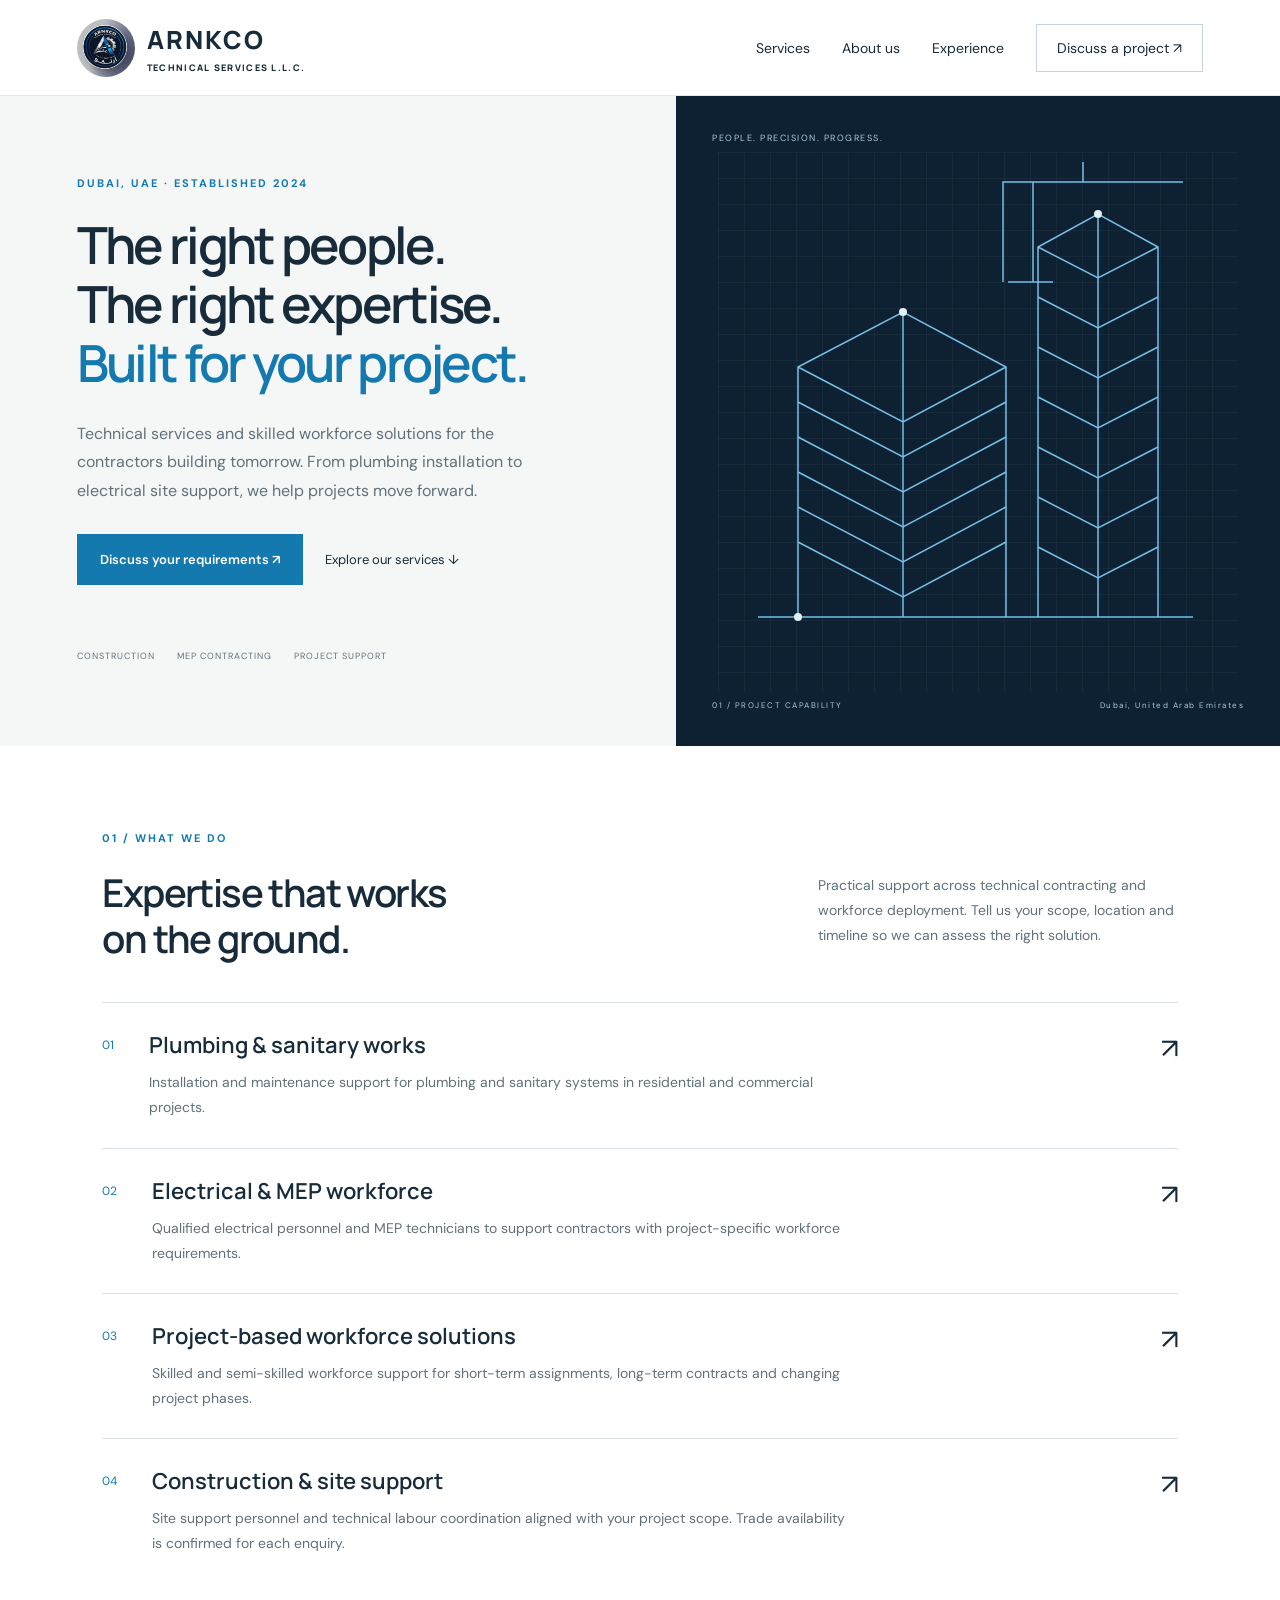
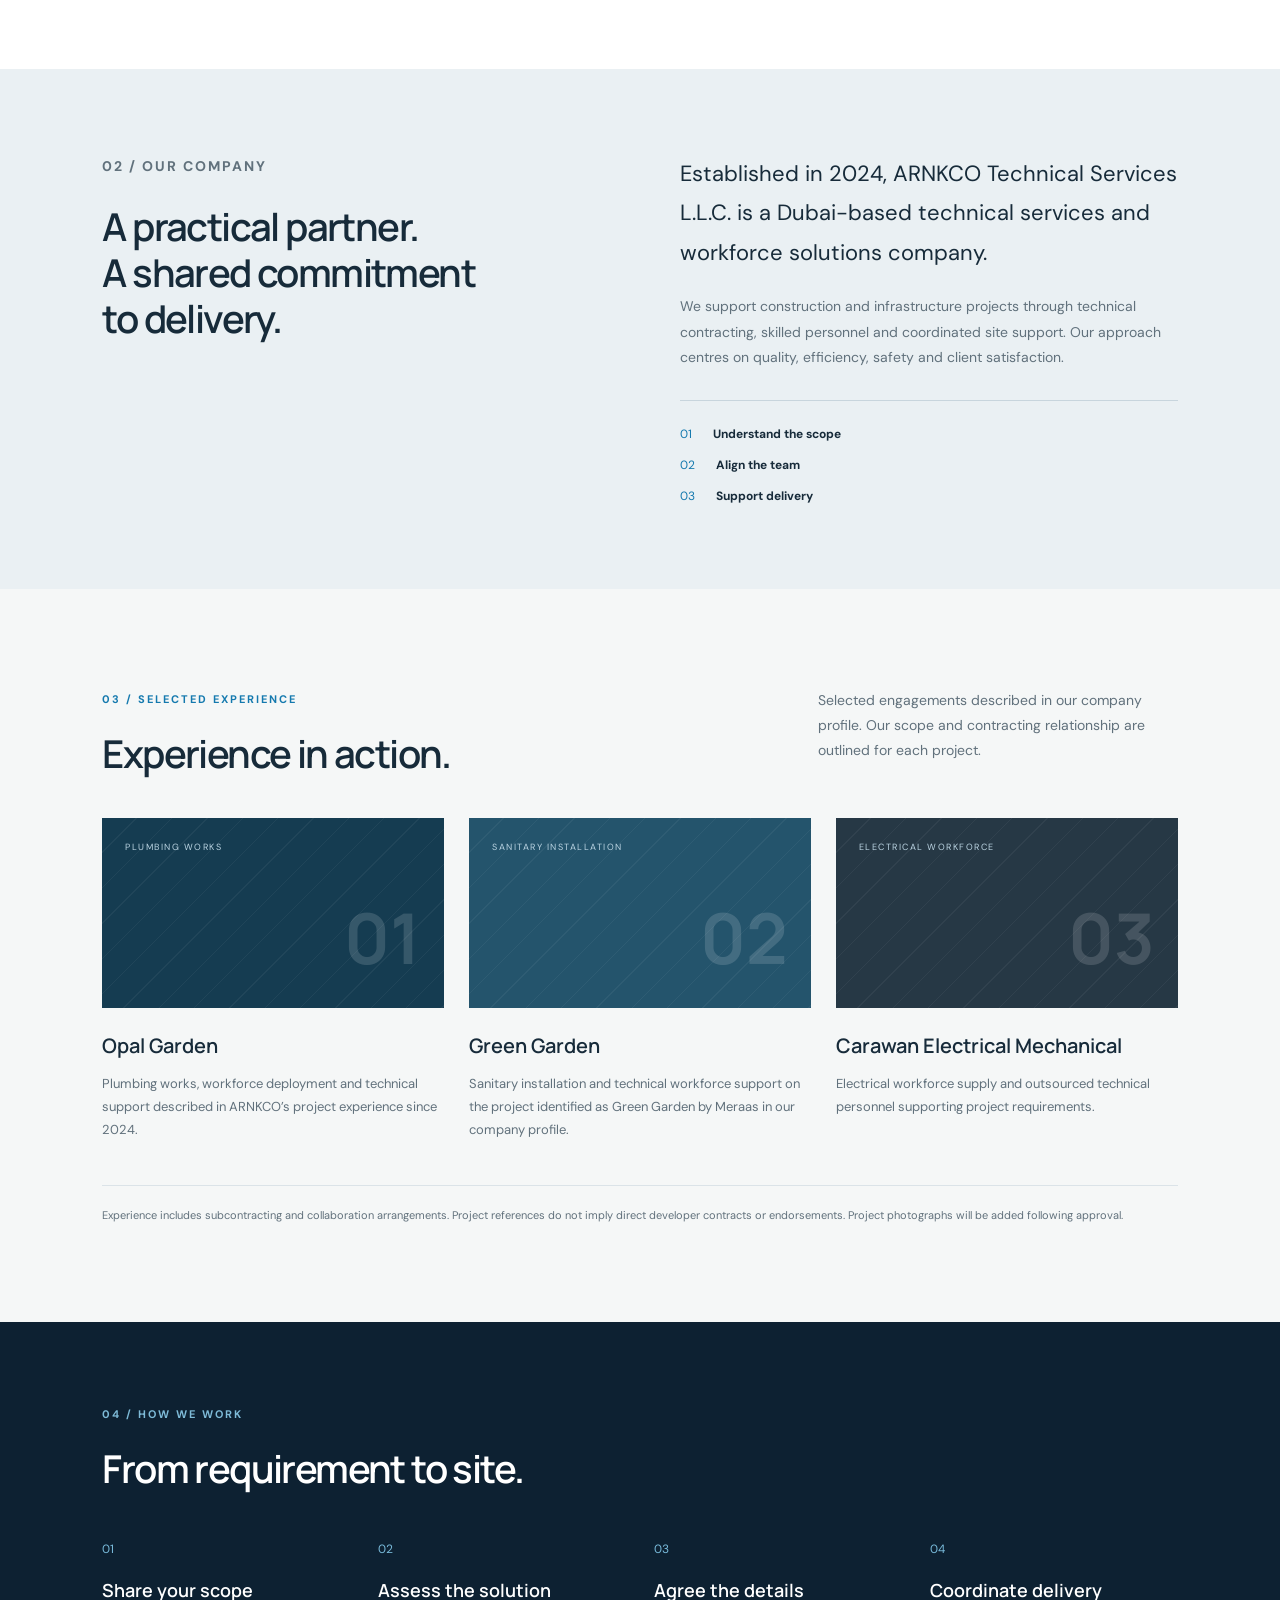
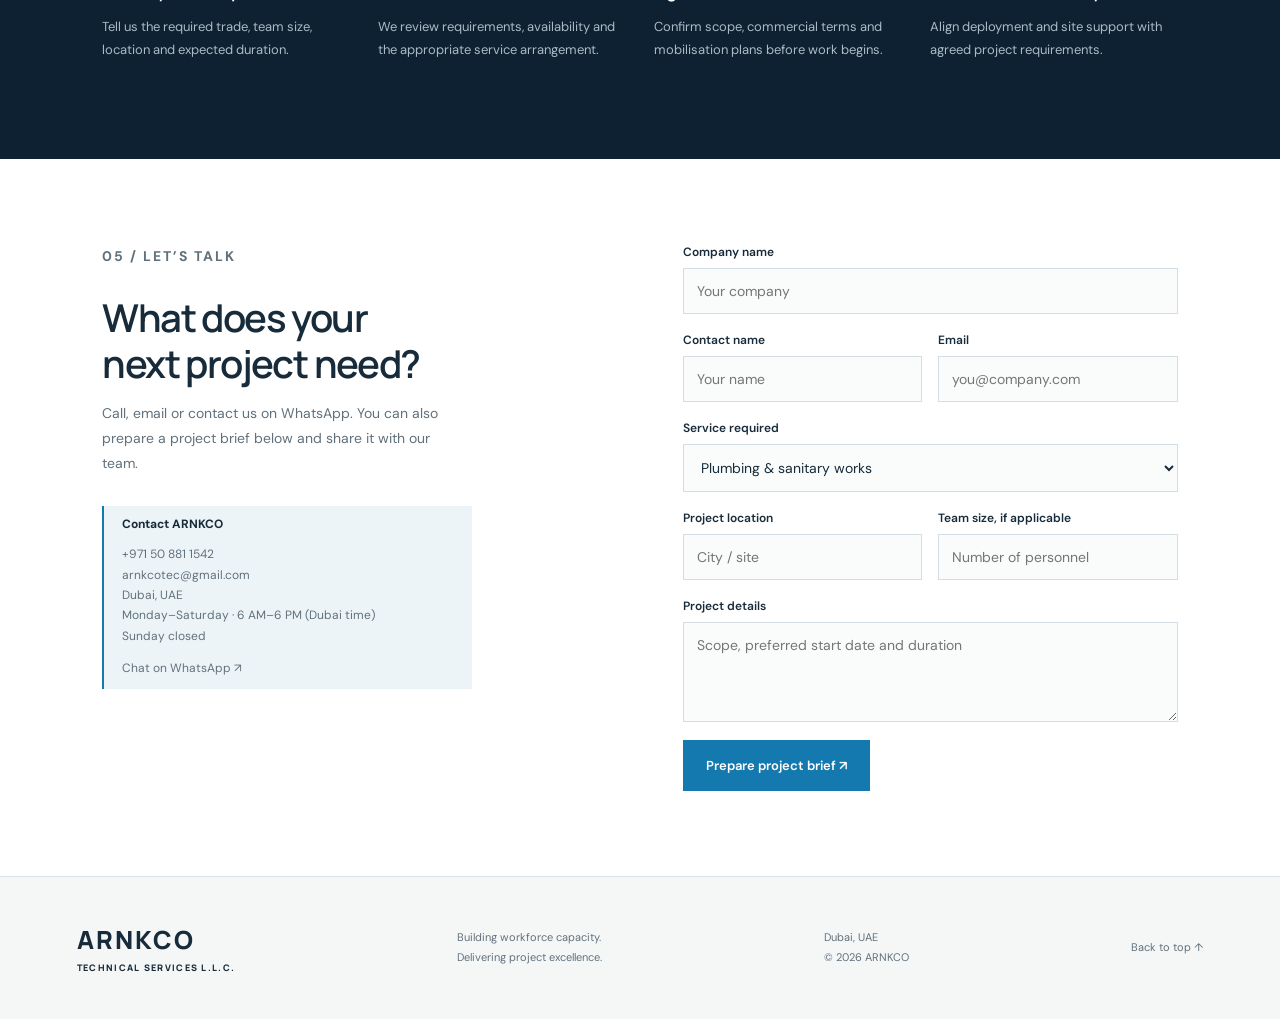
==== index.html @ 26b627f5 "Website" ====
<!doctype html>
<html lang="en">
  <head>
    <meta charset="utf-8">
    <meta name="viewport" content="width=device-width, initial-scale=1">
    <title>ARNKCO | Technical Services & Workforce Solutions, Dubai</title>
    <meta name="description" content="ARNKCO Technical Services L.L.C. supports Dubai construction and MEP projects with plumbing, sanitary installation and skilled workforce solutions.">
    <link rel="stylesheet" href="style.css">
  </head>
  <body>
    <header>
      <a class="brand" href="#home">
        <img src="assets/arnkco-logo.jpeg" alt="ARNKCO logo">
        <span>ARNKCO<small>TECHNICAL SERVICES L.L.C.</small></span>
      </a>
      <button id="menu" aria-label="Open navigation" aria-expanded="false">☰</button>
      <nav id="nav">
        <a href="#services">Services</a>
        <a href="#about">About us</a>
        <a href="#projects">Experience</a>
        <a class="navcta" href="#quote">Discuss a project ↗</a>
      </nav>
    </header>
    <main>
      <section class="hero" id="home">
        <div class="hero-copy">
          <p class="eyebrow">DUBAI, UAE · ESTABLISHED 2024</p>
          <h1>The right people.<br>The right expertise.<br><em>Built for your project.</em></h1>
          <p class="intro">Technical services and skilled workforce solutions for the contractors building tomorrow. From plumbing installation to electrical site support, we help projects move forward.</p>
          <div class="actions">
            <a class="button" href="#quote">Discuss your requirements ↗</a>
            <a class="textlink" href="#services">Explore our services ↓</a>
          </div>
          <div class="herofoot">
            <span>CONSTRUCTION</span>
            <span>MEP CONTRACTING</span>
            <span>PROJECT SUPPORT</span>
          </div>
        </div>
        <div class="hero-art">
          <div class="art-label">PEOPLE. PRECISION. PROGRESS.</div>
          <div class="blueprint">
            <svg viewBox="0 0 520 540" role="img" aria-label="Architectural line illustration of a high-rise construction project">
              <defs>
                <pattern id="grid" width="26" height="26" patternUnits="userSpaceOnUse">
                  <path d="M26 0H0V26" fill="none" stroke="#ffffff" stroke-opacity=".08"/>
                </pattern>
              </defs>
              <rect width="520" height="540" fill="url(#grid)"/>
              <g fill="none" stroke="#76bfe7" stroke-width="1.5">
                <path d="M80 465V215L185 160L288 215V465M185 160V465M80 215L185 270L288 215M320 465V95L380 62L440 95V465M380 62V465M320 95L380 126L440 95M40 465H475M285 130V30H465M365 30V10M315 30V130M290 130H335"/>
                <path d="M80 250L185 305L288 250M80 285L185 340L288 285M80 320L185 375L288 320M80 355L185 410L288 355M80 390L185 445L288 390M320 145L380 176L440 145M320 195L380 226L440 195M320 245L380 276L440 245M320 295L380 326L440 295M320 345L380 376L440 345M320 395L380 426L440 395"/>
              </g>
              <g fill="#e2eff5">
                <circle cx="185" cy="160" r="4"/>
                <circle cx="380" cy="62" r="4"/>
                <circle cx="80" cy="465" r="4"/>
              </g>
            </svg>
          </div>
          <div class="art-bottom">
            <span>01 / PROJECT CAPABILITY</span>
            <span>Dubai, United Arab Emirates</span>
          </div>
        </div>
      </section>

      <section class="services section" id="services">
        <div class="section-heading">
          <div>
            <p class="eyebrow">01 / WHAT WE DO</p>
            <h2>Expertise that works<br>on the ground.</h2>
          </div>
          <p>Practical support across technical contracting and workforce deployment. Tell us your scope, location and timeline so we can assess the right solution.</p>
        </div>
        <div class="service-list">
          <article>
            <span class="num">01</span>
            <div>
              <h3>Plumbing & sanitary works</h3>
              <p>Installation and maintenance support for plumbing and sanitary systems in residential and commercial projects.</p>
            </div>
            <a href="#quote" aria-label="Discuss plumbing requirements">↗</a>
          </article>
          <article>
            <span class="num">02</span>
            <div>
              <h3>Electrical & MEP workforce</h3>
              <p>Qualified electrical personnel and MEP technicians to support contractors with project-specific workforce requirements.</p>
            </div>
            <a href="#quote" aria-label="Discuss electrical workforce requirements">↗</a>
          </article>
          <article>
            <span class="num">03</span>
            <div>
              <h3>Project-based workforce solutions</h3>
              <p>Skilled and semi-skilled workforce support for short-term assignments, long-term contracts and changing project phases.</p>
            </div>
            <a href="#quote" aria-label="Discuss workforce requirements">↗</a>
          </article>
          <article>
            <span class="num">04</span>
            <div>
              <h3>Construction & site support</h3>
              <p>Site support personnel and technical labour coordination aligned with your project scope. Trade availability is confirmed for each enquiry.</p>
            </div>
            <a href="#quote" aria-label="Discuss site support requirements">↗</a>
          </article>
        </div>
      </section>

      <section class="about section" id="about">
        <div>
          <p class="eyebrow">02 / OUR COMPANY</p>
          <h2>A practical partner.<br>A shared commitment<br>to delivery.</h2>
        </div>
        <div>
          <p class="large">Established in 2024, ARNKCO Technical Services L.L.C. is a Dubai-based technical services and workforce solutions company.</p>
          <p>We support construction and infrastructure projects through technical contracting, skilled personnel and coordinated site support. Our approach centres on quality, efficiency, safety and client satisfaction.</p>
          <div class="principles">
            <span>01 <strong>Understand the scope</strong></span>
            <span>02 <strong>Align the team</strong></span>
            <span>03 <strong>Support delivery</strong></span>
          </div>
        </div>
      </section>

      <section class="projects section" id="projects">
        <div class="section-heading">
          <div>
            <p class="eyebrow">03 / SELECTED EXPERIENCE</p>
            <h2>Experience in action.</h2>
          </div>
          <p>Selected engagements described in our company profile. Our scope and contracting relationship are outlined for each project.</p>
        </div>
        <div class="project-grid">
          <article>
            <div class="project-visual">
              <span>PLUMBING WORKS</span>
              <b>01</b>
            </div>
            <h3>Opal Garden</h3>
            <p>Plumbing works, workforce deployment and technical support described in ARNKCO’s project experience since 2024.</p>
          </article>
          <article>
            <div class="project-visual second">
              <span>SANITARY INSTALLATION</span>
              <b>02</b>
            </div>
            <h3>Green Garden</h3>
            <p>Sanitary installation and technical workforce support on the project identified as Green Garden by Meraas in our company profile.</p>
          </article>
          <article>
            <div class="project-visual third">
              <span>ELECTRICAL WORKFORCE</span>
              <b>03</b>
            </div>
            <h3>Carawan Electrical Mechanical</h3>
            <p>Electrical workforce supply and outsourced technical personnel supporting project requirements.</p>
          </article>
        </div>
        <p class="project-note">Experience includes subcontracting and collaboration arrangements. Project references do not imply direct developer contracts or endorsements. Project photographs will be added following approval.</p>
      </section>

      <section class="process section">
        <p class="eyebrow">04 / HOW WE WORK</p>
        <h2>From requirement to site.</h2>
        <div class="steps">
          <article>
            <span>01</span>
            <h3>Share your scope</h3>
            <p>Tell us the required trade, team size, location and expected duration.</p>
          </article>
          <article>
            <span>02</span>
            <h3>Assess the solution</h3>
            <p>We review requirements, availability and the appropriate service arrangement.</p>
          </article>
          <article>
            <span>03</span>
            <h3>Agree the details</h3>
            <p>Confirm scope, commercial terms and mobilisation plans before work begins.</p>
          </article>
          <article>
            <span>04</span>
            <h3>Coordinate delivery</h3>
            <p>Align deployment and site support with agreed project requirements.</p>
          </article>
        </div>
      </section>

      <section class="quote section" id="quote">
        <div>
          <p class="eyebrow">05 / LET’S TALK</p>
          <h2>What does your<br>next project need?</h2>
          <p>Call, email or contact us on WhatsApp. You can also prepare a project brief below and share it with our team.</p>
          <div class="draft-note">
            <strong>Contact ARNKCO</strong>
            <p>
              <a href="tel:+971508811542">+971 50 881 1542</a><br>
              <a href="mailto:arnkcotec@gmail.com">arnkcotec@gmail.com</a><br>
              Dubai, UAE<br>
              Monday–Saturday · 6 AM–6 PM (Dubai time)<br>
              Sunday closed
            </p>
            <p>
              <a href="https://wa.me/971508811542" target="_blank" rel="noopener">Chat on WhatsApp ↗</a>
            </p>
          </div>
        </div>
        <form id="brief">
          <label>Company name
            <input name="company" required placeholder="Your company">
          </label>
          <div class="formrow">
            <label>Contact name
              <input name="contact" required placeholder="Your name">
            </label>
            <label>Email
              <input name="email" type="email" required placeholder="you@company.com">
            </label>
          </div>
          <label>Service required
            <select name="service">
              <option>Plumbing & sanitary works</option>
              <option>Electrical & MEP workforce</option>
              <option>Project-based workforce</option>
              <option>Construction & site support</option>
            </select>
          </label>
          <div class="formrow">
            <label>Project location
              <input name="location" required placeholder="City / site">
            </label>
            <label>Team size, if applicable
              <input name="team" type="number" min="1" placeholder="Number of personnel">
            </label>
          </div>
          <label>Project details
            <textarea name="details" rows="4" required placeholder="Scope, preferred start date and duration"></textarea>
          </label>
          <button class="button" type="submit">Prepare project brief ↗</button>
          <div id="result" hidden>
            <label>Your project brief
              <textarea id="output" rows="8" readonly></textarea>
            </label>
            <button type="button" id="copy">Copy brief</button>
            <a class="button" id="send-whatsapp" target="_blank" rel="noopener">Share on WhatsApp ↗</a>
            <p>Your brief is prepared locally. Sharing opens WhatsApp; review and send it there.</p>
            <p id="status" aria-live="polite"></p>
          </div>
        </form>
      </section>
    </main>
    <footer>
      <div class="brand">
        <span>ARNKCO<small>TECHNICAL SERVICES L.L.C.</small></span>
      </div>
      <p>Building workforce capacity.<br>Delivering project excellence.</p>
      <span>Dubai, UAE<br>© <span id="year"></span> ARNKCO</span>
      <a href="#home">Back to top ↑</a>
    </footer>
    <script src="script.js"></script>
  </body>
</html>
---- style.css ----
@import url('https://fonts.googleapis.com/css2?family=DM+Sans:wght@400;500;600;700&family=Manrope:wght@400;500;600;700;800&display=swap');

:root {
  --navy: #0d2132;
  --blue: #1479ae;
  --ink: #172b3a;
  --muted: #61717c;
  --paper: #f5f7f7;
}

* {
  box-sizing: border-box;
}

html {
  scroll-behavior: smooth;
  scroll-padding-top: 90px;
}

body {
  margin: 0;
  color: var(--ink);
  font-family: 'DM Sans', Arial, sans-serif;
  background: var(--paper);
}

a {
  color: inherit;
  text-decoration: none;
}

header {
  height: 96px;
  padding: 0 6%;
  display: flex;
  align-items: center;
  justify-content: space-between;
  background: white;
  border-bottom: 1px solid #e3e9ed;
}

.brand {
  display: flex;
  align-items: center;
  gap: 12px;
  font-family: Manrope, Arial;
  font-size: 25px;
  font-weight: 800;
  letter-spacing: 2px;
}

.brand img {
  width: 58px;
  height: 58px;
  border-radius: 50%;
  object-fit: cover;
}

.brand small {
  display: block;
  font-size: 9px;
  letter-spacing: 1.3px;
  margin-top: 4px;
}

nav {
  display: flex;
  align-items: center;
  gap: 32px;
  font-size: 14px;
}

.navcta {
  padding: 14px 20px;
  border: 1px solid #c7d2db;
}

#menu {
  display: none;
}

.hero {
  display: grid;
  grid-template-columns: 1.12fr 1fr;
  min-height: 650px;
}

.hero-copy {
  padding: 80px 6vw 35px;
}

.eyebrow {
  font-size: 11px;
  letter-spacing: 2px;
  font-weight: 700;
  margin: 0 0 25px;
  color: var(--blue);
}

h1,
h2,
h3 {
  font-family: Manrope, Arial;
  margin: 0;
  font-weight: 600;
}

h1 {
  font-size: clamp(36px, 4vw, 62px);
  letter-spacing: -2.7px;
  line-height: 1.15;
}

h1 em {
  font-style: normal;
  color: var(--blue);
}

.intro {
  font-size: 16px;
  line-height: 1.8;
  color: var(--muted);
  max-width: 490px;
  margin: 28px 0;
}

.actions {
  display: flex;
  align-items: center;
  gap: 22px;
  flex-wrap: wrap;
}

.button {
  display: inline-block;
  background: var(--blue);
  color: white;
  padding: 17px 23px;
  border: 0;
  font: 600 13px 'DM Sans', Arial;
  cursor: pointer;
}

.textlink {
  font-size: 13px;
}

.herofoot {
  display: flex;
  gap: 22px;
  font-size: 9px;
  letter-spacing: 1px;
  margin-top: 65px;
  color: var(--muted);
}

.hero-art {
  background: var(--navy);
  color: #acccd9;
  padding: 36px;
  display: flex;
  flex-direction: column;
  justify-content: space-between;
  position: relative;
  overflow: hidden;
}

.art-label,
.art-bottom {
  font-size: 9px;
  letter-spacing: 1.5px;
}

.blueprint {
  width: 100%;
  max-width: 520px;
  margin: auto;
}

.blueprint svg {
  display: block;
  width: 100%;
}

.art-bottom {
  display: flex;
  justify-content: space-between;
  gap: 15px;
  font-size: 8px;
}

.section {
  padding: 85px 8%;
}

.section-heading {
  display: flex;
  justify-content: space-between;
  gap: 60px;
  align-items: end;
  margin-bottom: 40px;
}

h2 {
  font-size: clamp(30px, 3vw, 44px);
  line-height: 1.2;
  letter-spacing: -1.6px;
}

.section-heading > p {
  max-width: 360px;
  font-size: 14px;
  line-height: 1.8;
  color: var(--muted);
}

.services {
  background: white;
}

.service-list article {
  display: flex;
  gap: 35px;
  padding: 27px 0;
  border-top: 1px solid #dbe3e8;
  align-items: start;
}

.num {
  color: var(--blue);
  font-size: 12px;
  padding-top: 7px;
}

.service-list h3 {
  font-size: 22px;
}

.service-list p {
  font-size: 14px;
  color: var(--muted);
  line-height: 1.8;
  margin: 10px 0 0;
  max-width: 700px;
}

.service-list article > a {
  margin-left: auto;
  font-size: 28px;
}

.about {
  display: grid;
  grid-template-columns: 1fr 1fr;
  gap: 80px;
  background: #eaf0f3;
}

.about p {
  line-height: 1.8;
  color: var(--muted);
  font-size: 14px;
}

.about .large {
  font-size: 22px;
  color: var(--ink);
  margin-top: 0;
}

.principles {
  display: grid;
  gap: 15px;
  border-top: 1px solid #c8d5dd;
  padding-top: 25px;
  margin-top: 30px;
  font-size: 12px;
  color: var(--blue);
}

.principles strong {
  margin-left: 18px;
  color: var(--ink);
}

.project-grid {
  display: grid;
  grid-template-columns: repeat(3, 1fr);
  gap: 25px;
}

.project-visual {
  height: 190px;
  padding: 23px;
  display: flex;
  align-items: start;
  justify-content: space-between;
  background: repeating-linear-gradient(135deg, transparent, transparent 24px, #ffffff0c 24px, #ffffff0c 25px), #153c51;
  color: #bcd5e3;
}

.project-visual span {
  font-size: 9px;
  letter-spacing: 1.5px;
}

.project-visual b {
  font-family: Manrope;
  font-size: 70px;
  align-self: end;
  color: #ffffff25;
}

.second {
  background-color: #24546c;
}

.third {
  background-color: #263845;
}

.project-grid h3 {
  font-size: 20px;
  margin-top: 24px;
}

.project-grid p,
.project-note {
  font-size: 13px;
  line-height: 1.8;
  color: var(--muted);
}

.project-note {
  font-size: 11px;
  margin-top: 30px;
  border-top: 1px solid #dbe3e8;
  padding-top: 20px;
}

.process {
  background: var(--navy);
  color: white;
}

.process .eyebrow {
  color: #7ebbd8;
}

.steps {
  display: grid;
  grid-template-columns: repeat(4, 1fr);
  gap: 28px;
  margin-top: 45px;
}

.steps span {
  font-size: 12px;
  color: #79bbdb;
}

.steps h3 {
  font-size: 18px;
  margin: 20px 0 12px;
}

.steps p {
  color: #a9bbc7;
  font-size: 13px;
  line-height: 1.8;
}

.quote {
  display: grid;
  grid-template-columns: 1fr 1fr;
  gap: 85px;
  background: white;
}

.quote > div > p {
  font-size: 14px;
  line-height: 1.8;
  max-width: 350px;
  color: var(--muted);
}

.draft-note {
  border-left: 2px solid var(--blue);
  padding: 10px 18px;
  background: #edf4f7;
  max-width: 370px;
  margin-top: 30px;
  font-size: 12px;
}

.draft-note p {
  line-height: 1.7;
  color: var(--muted);
  margin-bottom: 0;
}

form label {
  display: block;
  font-size: 12px;
  font-weight: 600;
  margin-bottom: 18px;
}

input,
select,
textarea {
  display: block;
  width: 100%;
  margin-top: 8px;
  padding: 13px;
  border: 1px solid #d3dde3;
  border-radius: 0;
  font: 14px 'DM Sans', Arial;
  background: #fafcfc;
  color: var(--ink);
}

textarea {
  resize: vertical;
}

.formrow {
  display: grid;
  grid-template-columns: 1fr 1fr;
  gap: 16px;
}

#result {
  margin-top: 25px;
}

#copy {
  padding: 10px 18px;
  border: 1px solid var(--blue);
  color: var(--blue);
  background: white;
  cursor: pointer;
}

#status {
  font-size: 12px;
}

footer {
  padding: 40px 6%;
  display: flex;
  justify-content: space-between;
  align-items: center;
  gap: 25px;
  border-top: 1px solid #dbe3e8;
}

footer p,
footer > span,
footer > a {
  font-size: 11px;
  line-height: 1.8;
  color: var(--muted);
}

a:hover {
  color: #208ab9;
}

.button:hover {
  background: #105e89;
  color: white;
}

a:focus-visible,
button:focus-visible,
input:focus-visible,
select:focus-visible,
textarea:focus-visible {
  outline: 3px solid #56afd9;
  outline-offset: 3px;
}

@media (max-width: 900px) {
  header {
    height: 80px;
  }
  .hero {
    grid-template-columns: 1fr;
  }
  .hero-copy {
    padding: 55px 7% 40px;
  }
  .hero-art {
    height: 410px;
  }
  .blueprint {
    max-width: 330px;
  }
  .herofoot {
    margin-top: 35px;
  }
  .section {
    padding: 60px 7%;
  }
  .about,
  .quote {
    gap: 40px;
  }
  .steps {
    grid-template-columns: 1fr 1fr;
  }
  .section-heading {
    gap: 30px;
  }
  nav {
    gap: 18px;
  }
  .navcta {
    display: none;
  }
}

@media (max-width: 600px) {
  h1 {
    font-size: 39px;
    letter-spacing: -1.8px;
  }
  header {
    position: relative;
  }
  .brand {
    font-size: 21px;
  }
  .brand img {
    width: 46px;
    height: 46px;
  }
  #menu {
    display: block;
    border: 0;
    background: none;
    font-size: 25px;
    color: var(--ink);
  }
  nav {
    display: none;
    position: absolute;
    top: 80px;
    left: 0;
    right: 0;
    background: white;
    padding: 24px;
    z-index: 5;
    border-bottom: 1px solid #ccc;
  }
  nav.open {
    display: flex;
    flex-direction: column;
    align-items: start;
  }
  .navcta {
    display: block;
  }
  .hero-art {
    height: 350px;
  }
  .herofoot {
    gap: 12px;
    font-size: 8px;
  }
  .section-heading {
    display: block;
  }
  .section-heading > p {
    margin-top: 24px;
  }
  .about,
  .quote,
  .project-grid {
    grid-template-columns: 1fr;
  }
  .project-grid {
    gap: 35px;
  }
  .service-list article {
    gap: 18px;
  }
  .service-list h3 {
    font-size: 19px;
  }
  .steps {
    gap: 24px;
  }
  footer {
    flex-wrap: wrap;
  }
  footer .brand {
    width: 100%;
  }
  .formrow {
    grid-template-columns: 1fr;
    gap: 0;
  }
}

@media (prefers-reduced-motion: reduce) {
  html {
    scroll-behavior: auto;
  }
}
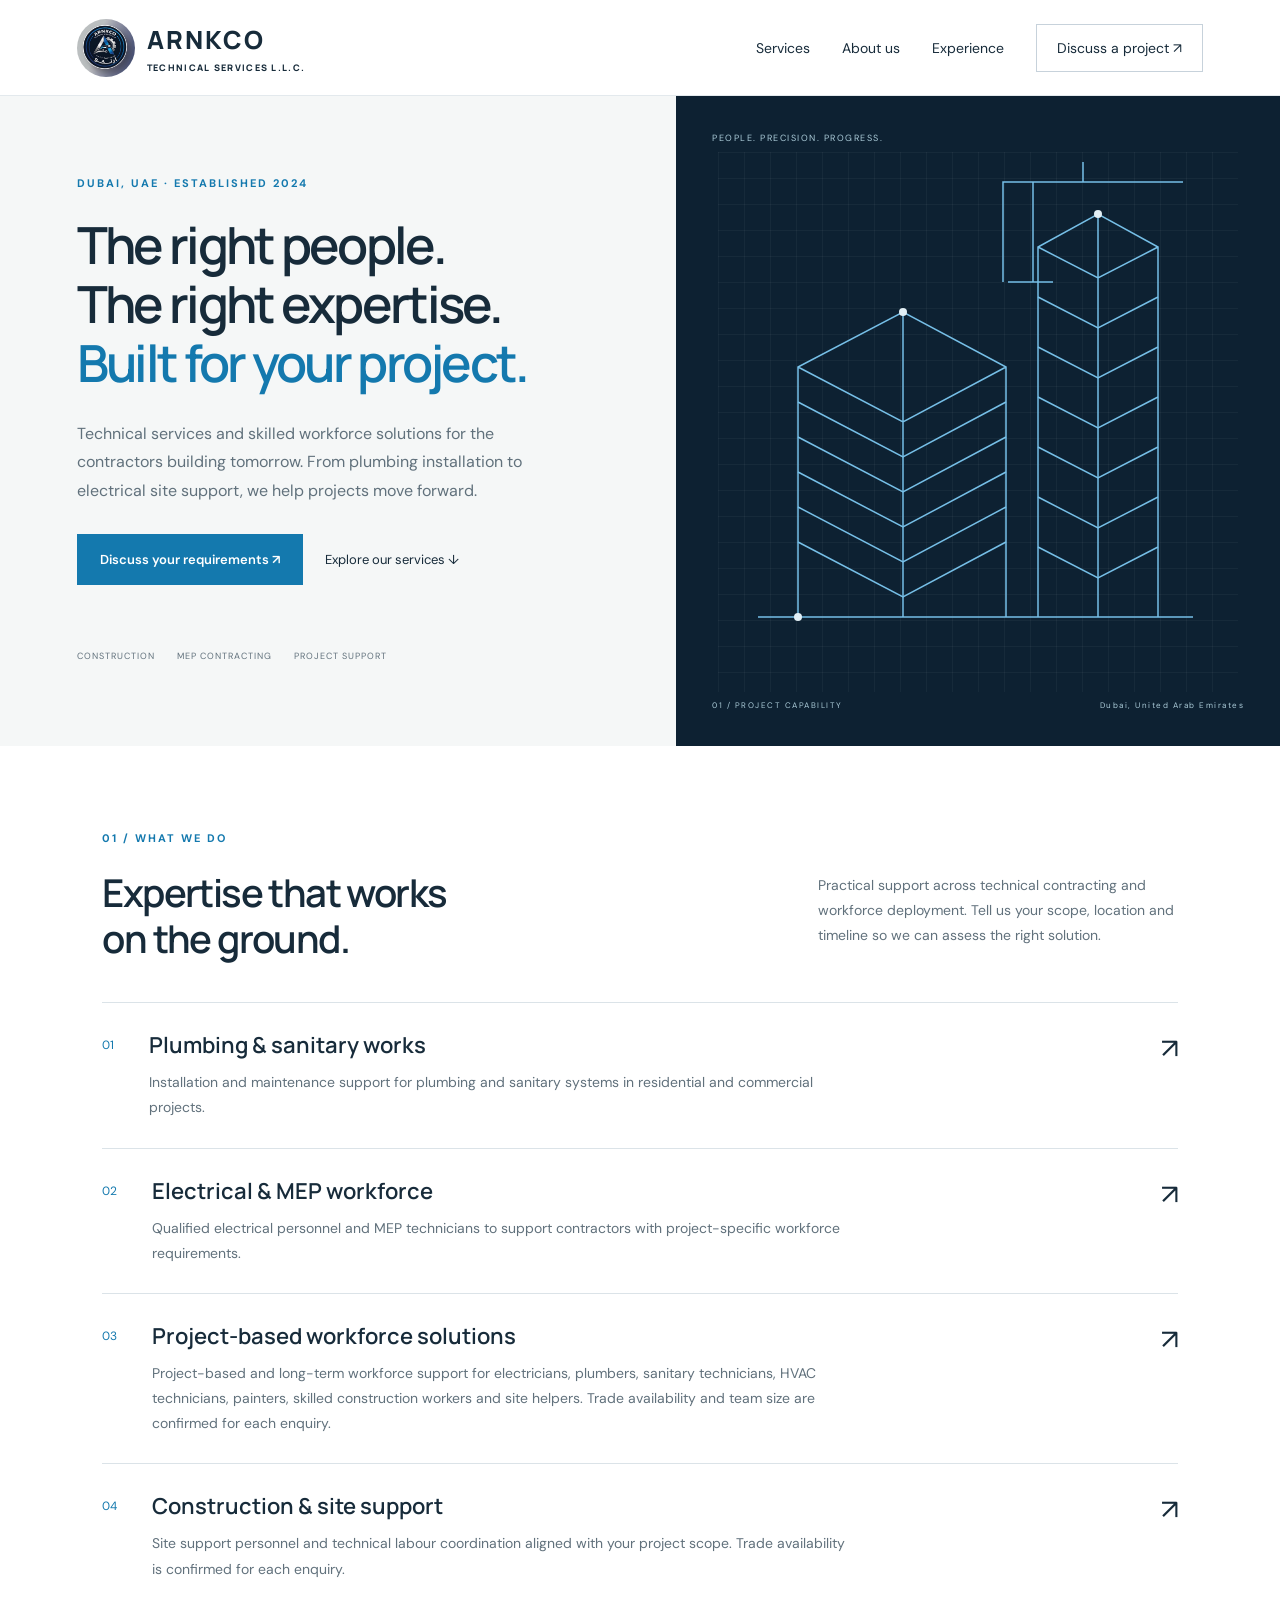
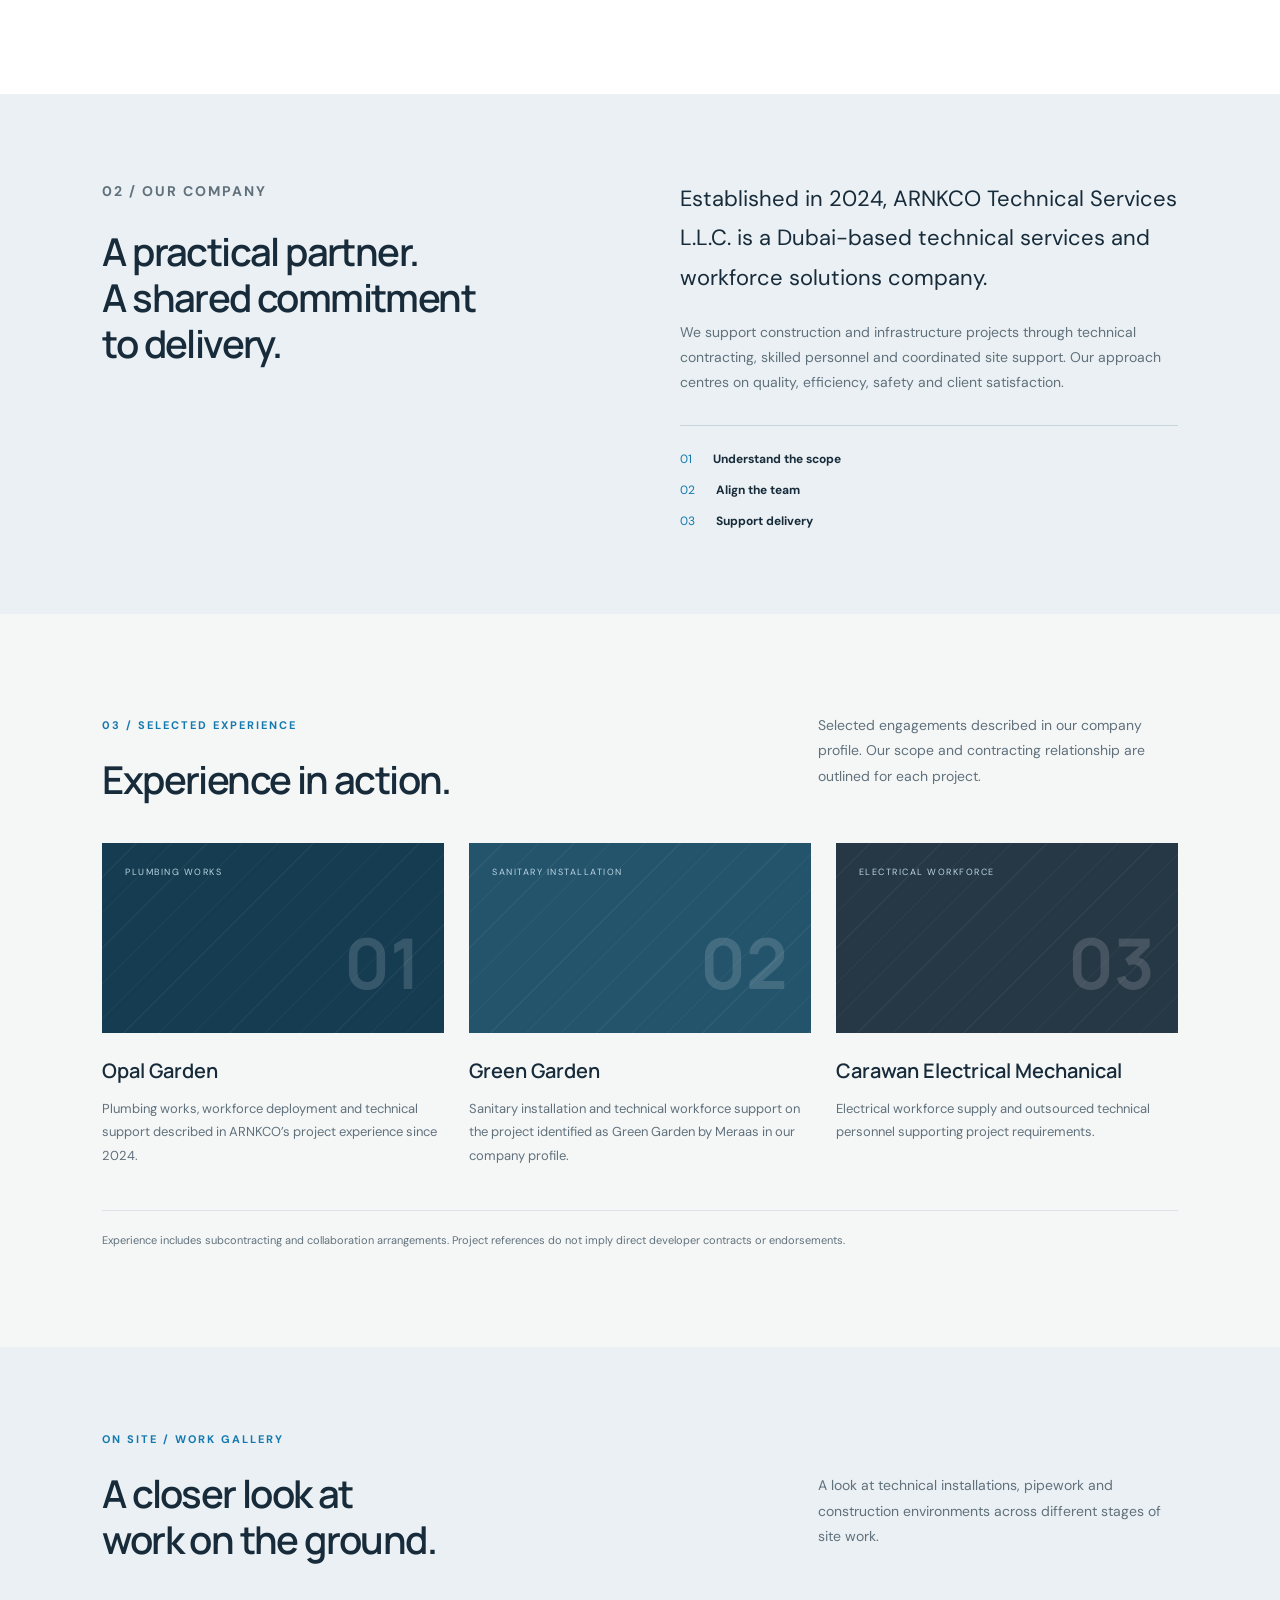
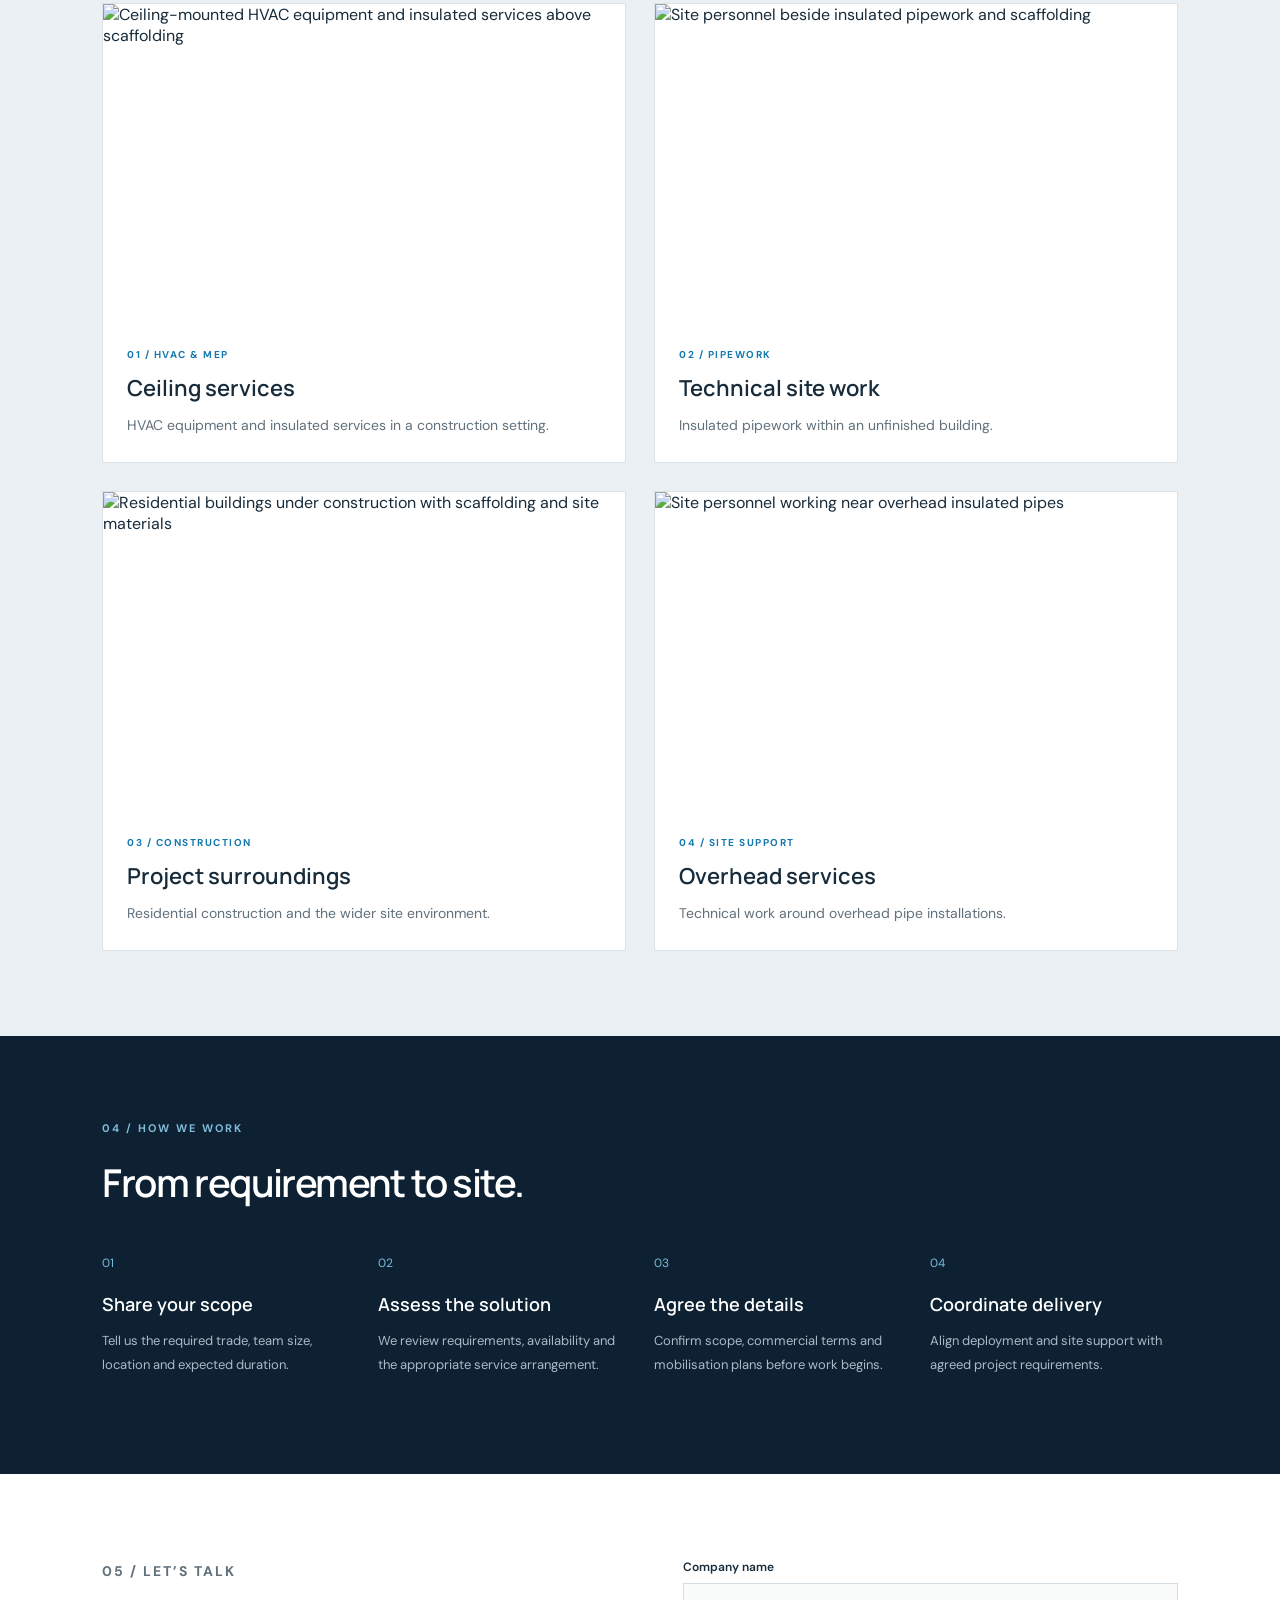
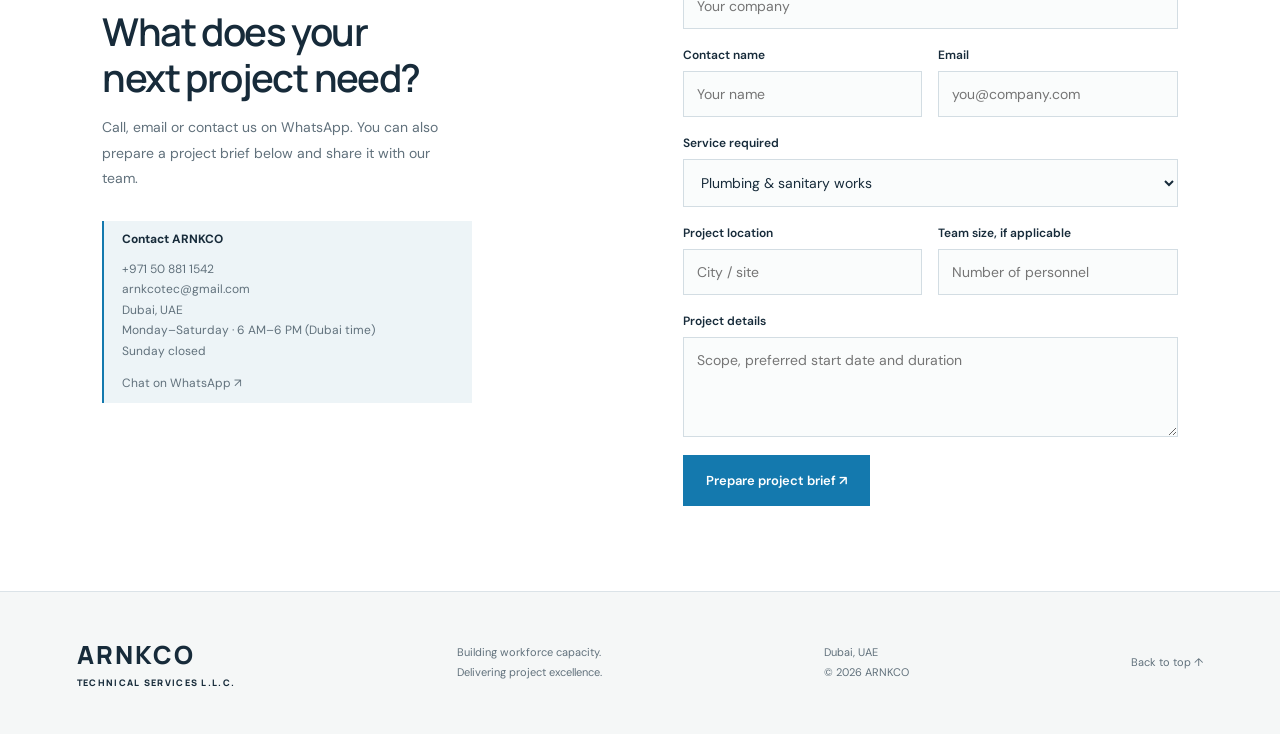
==== commit 49ed64db: "Add_functions" ====
--- a/index.html
+++ b/index.html
@@ -94,7 +94,12 @@
             <span class="num">03</span>
             <div>
               <h3>Project-based workforce solutions</h3>
-              <p>Skilled and semi-skilled workforce support for short-term assignments, long-term contracts and changing project phases.</p>
+              <p>
+  Project-based and long-term workforce support for electricians,
+  plumbers, sanitary technicians, HVAC technicians, painters,
+  skilled construction workers and site helpers.
+  Trade availability and team size are confirmed for each enquiry.
+</p>
             </div>
             <a href="#quote" aria-label="Discuss workforce requirements">↗</a>
           </article>
@@ -157,11 +162,82 @@
             </div>
             <h3>Carawan Electrical Mechanical</h3>
             <p>Electrical workforce supply and outsourced technical personnel supporting project requirements.</p>
-          </article>
-        </div>
-        <p class="project-note">Experience includes subcontracting and collaboration arrangements. Project references do not imply direct developer contracts or endorsements. Project photographs will be added following approval.</p>
-      </section>
-
+
+          </article>
+        </div>
+        <p class="project-note">Experience includes subcontracting and collaboration arrangements. Project references do not imply direct developer contracts or endorsements. </p>
+
+      </section>
+      <section class="section work-gallery" id="gallery">
+  <div class="section-heading">
+    <div>
+      <p class="eyebrow">ON SITE / WORK GALLERY</p>
+      <h2>A closer look at<br>work on the ground.</h2>
+    </div>
+    <p>
+      A look at technical installations, pipework and construction
+      environments across different stages of site work.
+    </p>
+  </div>
+
+  <div class="gallery-grid">
+    <figure class="gallery-card">
+      <a href="assets/pic1.jpeg" target="_blank" rel="noopener"
+         aria-label="View full photograph of ceiling HVAC equipment">
+        <img src="assets/pic1.jpeg"
+             alt="Ceiling-mounted HVAC equipment and insulated services above scaffolding"
+             loading="lazy" decoding="async">
+      </a>
+      <figcaption>
+        <span>01 / HVAC & MEP</span>
+        <h3>Ceiling services</h3>
+        <p>HVAC equipment and insulated services in a construction setting.</p>
+      </figcaption>
+    </figure>
+
+    <figure class="gallery-card">
+      <a href="assets/pic2.jpeg" target="_blank" rel="noopener"
+         aria-label="View full photograph of insulated pipework">
+        <img src="assets/pic2.jpeg"
+             alt="Site personnel beside insulated pipework and scaffolding"
+             loading="lazy" decoding="async">
+      </a>
+      <figcaption>
+        <span>02 / PIPEWORK</span>
+        <h3>Technical site work</h3>
+        <p>Insulated pipework within an unfinished building.</p>
+      </figcaption>
+    </figure>
+
+    <figure class="gallery-card">
+      <a href="assets/pic3.jpeg" target="_blank" rel="noopener"
+         aria-label="View full photograph of the construction site">
+        <img src="assets/pic3.jpeg"
+             alt="Residential buildings under construction with scaffolding and site materials"
+             loading="lazy" decoding="async">
+      </a>
+      <figcaption>
+        <span>03 / CONSTRUCTION</span>
+        <h3>Project surroundings</h3>
+        <p>Residential construction and the wider site environment.</p>
+      </figcaption>
+    </figure>
+
+    <figure class="gallery-card">
+      <a href="assets/pic4.jpeg" target="_blank" rel="noopener"
+         aria-label="View full photograph of overhead pipework">
+        <img src="assets/pic4.jpeg"
+             alt="Site personnel working near overhead insulated pipes"
+             loading="lazy" decoding="async">
+      </a>
+      <figcaption>
+        <span>04 / SITE SUPPORT</span>
+        <h3>Overhead services</h3>
+        <p>Technical work around overhead pipe installations.</p>
+      </figcaption>
+    </figure>
+  </div>
+</section>
       <section class="process section">
         <p class="eyebrow">04 / HOW WE WORK</p>
         <h2>From requirement to site.</h2>
@@ -226,6 +302,7 @@
               <option>Electrical & MEP workforce</option>
               <option>Project-based workforce</option>
               <option>Construction & site support</option>
+              <option>HVAC technicians & trade workforce</option>
             </select>
           </label>
           <div class="formrow">
--- a/style.css
+++ b/style.css
@@ -608,4 +608,90 @@
   html {
     scroll-behavior: auto;
   }
+}
+/* Work gallery */
+.work-gallery {
+  background: #eaf0f3;
+}
+
+.gallery-grid {
+  display: grid;
+  grid-template-columns: repeat(2, minmax(0, 1fr));
+  gap: 28px;
+}
+
+.gallery-card {
+  margin: 0;
+  min-width: 0;
+  background: white;
+  border: 1px solid #dbe3e8;
+}
+
+.gallery-card > a {
+  display: block;
+  overflow: hidden;
+}
+
+.gallery-card img {
+  display: block;
+  width: 100%;
+  height: 320px;
+  object-fit: cover;
+  object-position: center;
+  transition: transform 0.25s ease;
+}
+
+.gallery-card > a:hover img {
+  transform: scale(1.025);
+}
+
+.gallery-card figcaption {
+  padding: 24px;
+}
+
+.gallery-card figcaption > span {
+  display: block;
+  color: var(--blue);
+  font-size: 10px;
+  font-weight: 700;
+  letter-spacing: 1.5px;
+  margin-bottom: 12px;
+}
+
+.gallery-card h3 {
+  font-size: 22px;
+}
+
+.gallery-card p {
+  margin: 10px 0 0;
+  color: var(--muted);
+  font-size: 14px;
+  line-height: 1.8;
+}
+
+@media (max-width: 900px) {
+  .gallery-card img {
+    height: 260px;
+  }
+}
+
+@media (max-width: 600px) {
+  .gallery-grid {
+    grid-template-columns: 1fr;
+    gap: 22px;
+  }
+
+  .gallery-card img {
+    height: 280px;
+  }
+
+  .gallery-card figcaption {
+    padding: 22px;
+  }
+}
+
+@media (prefers-reduced-motion: reduce) {
+  .gallery-card img {
+    transition: none;
+  }
 }
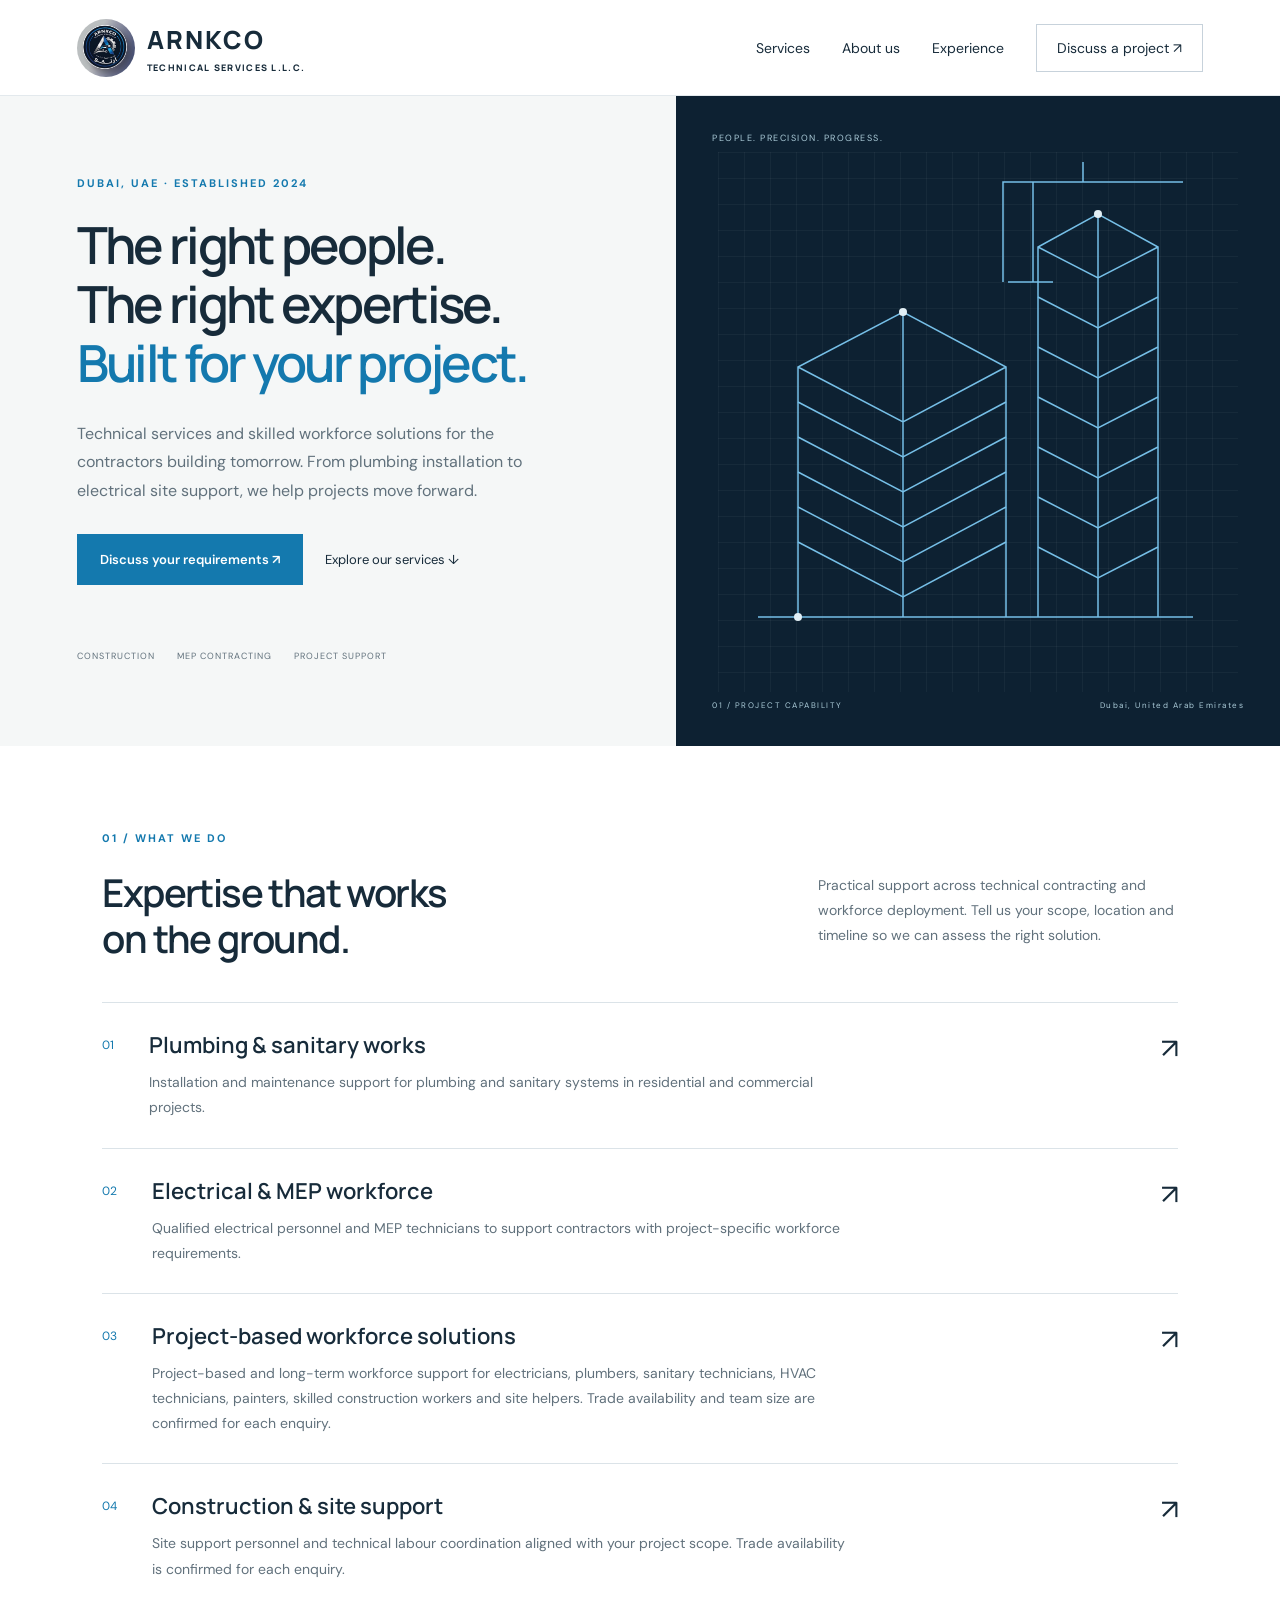
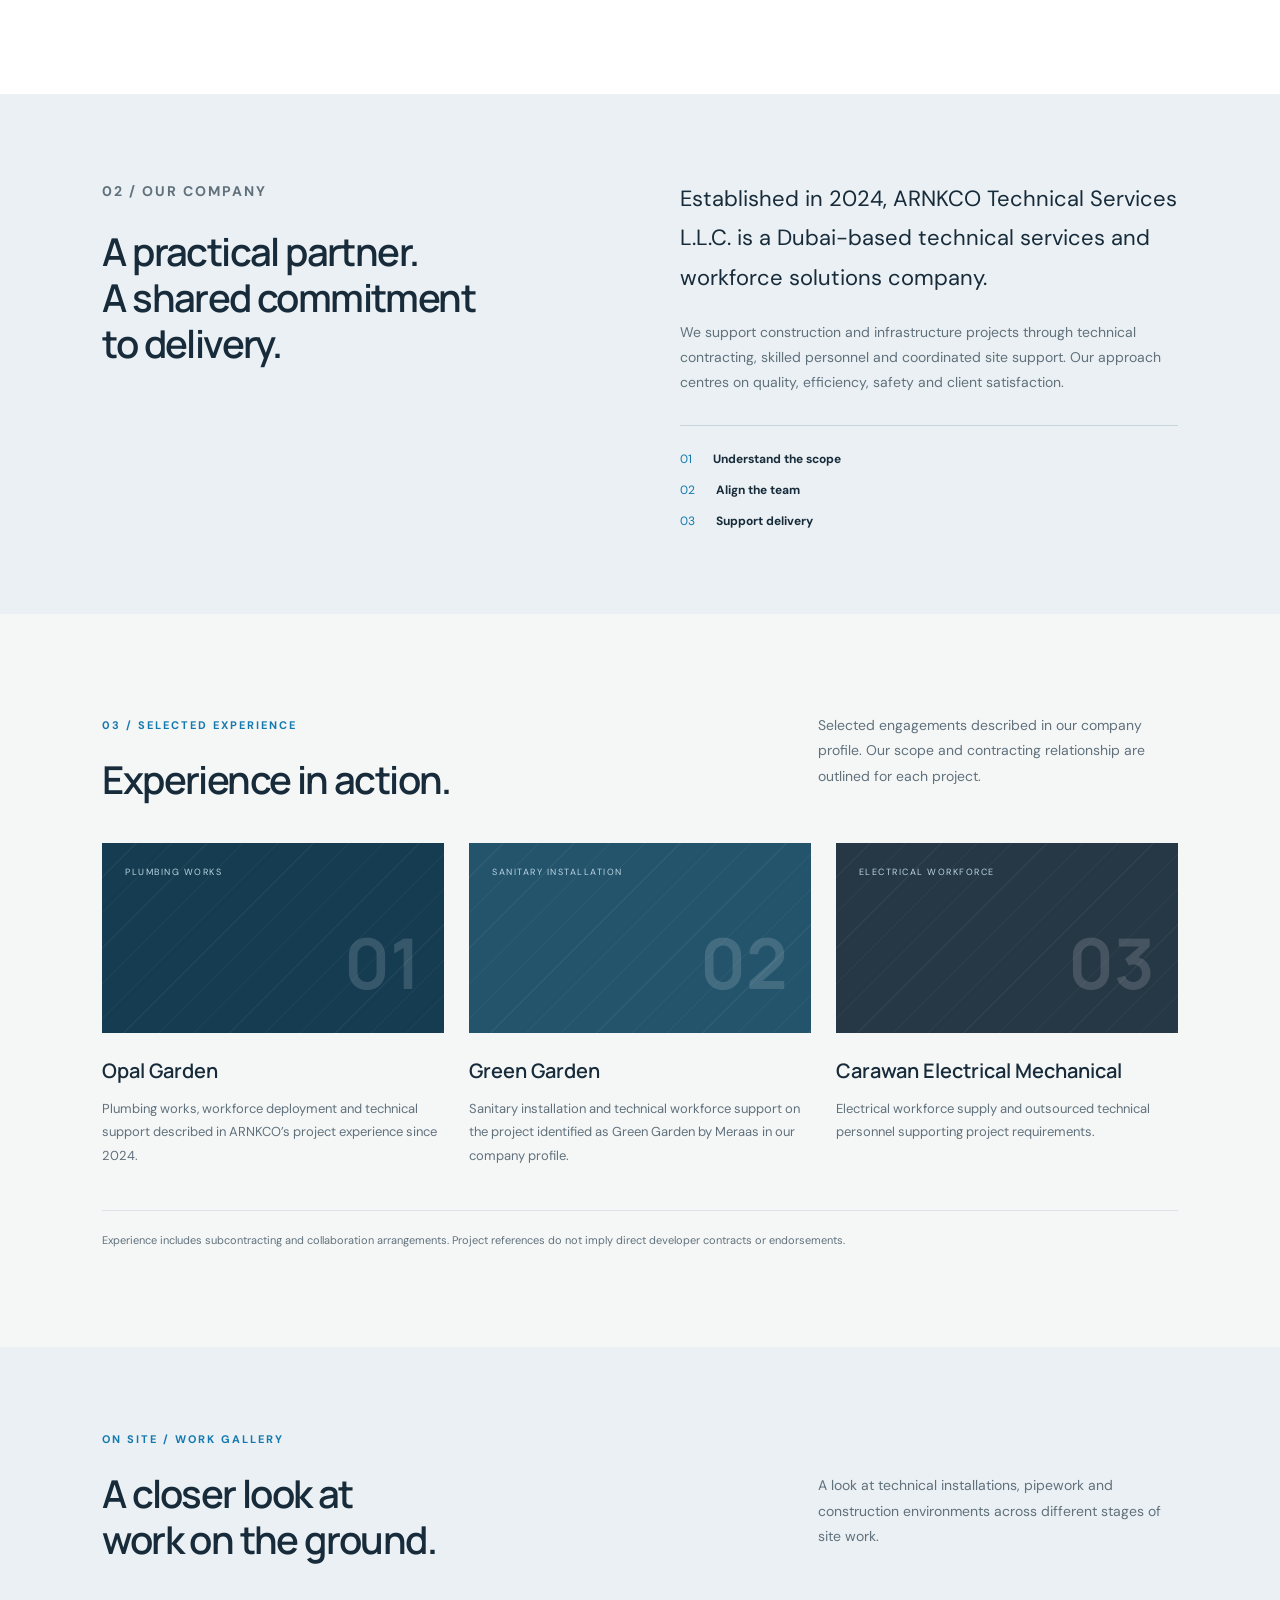
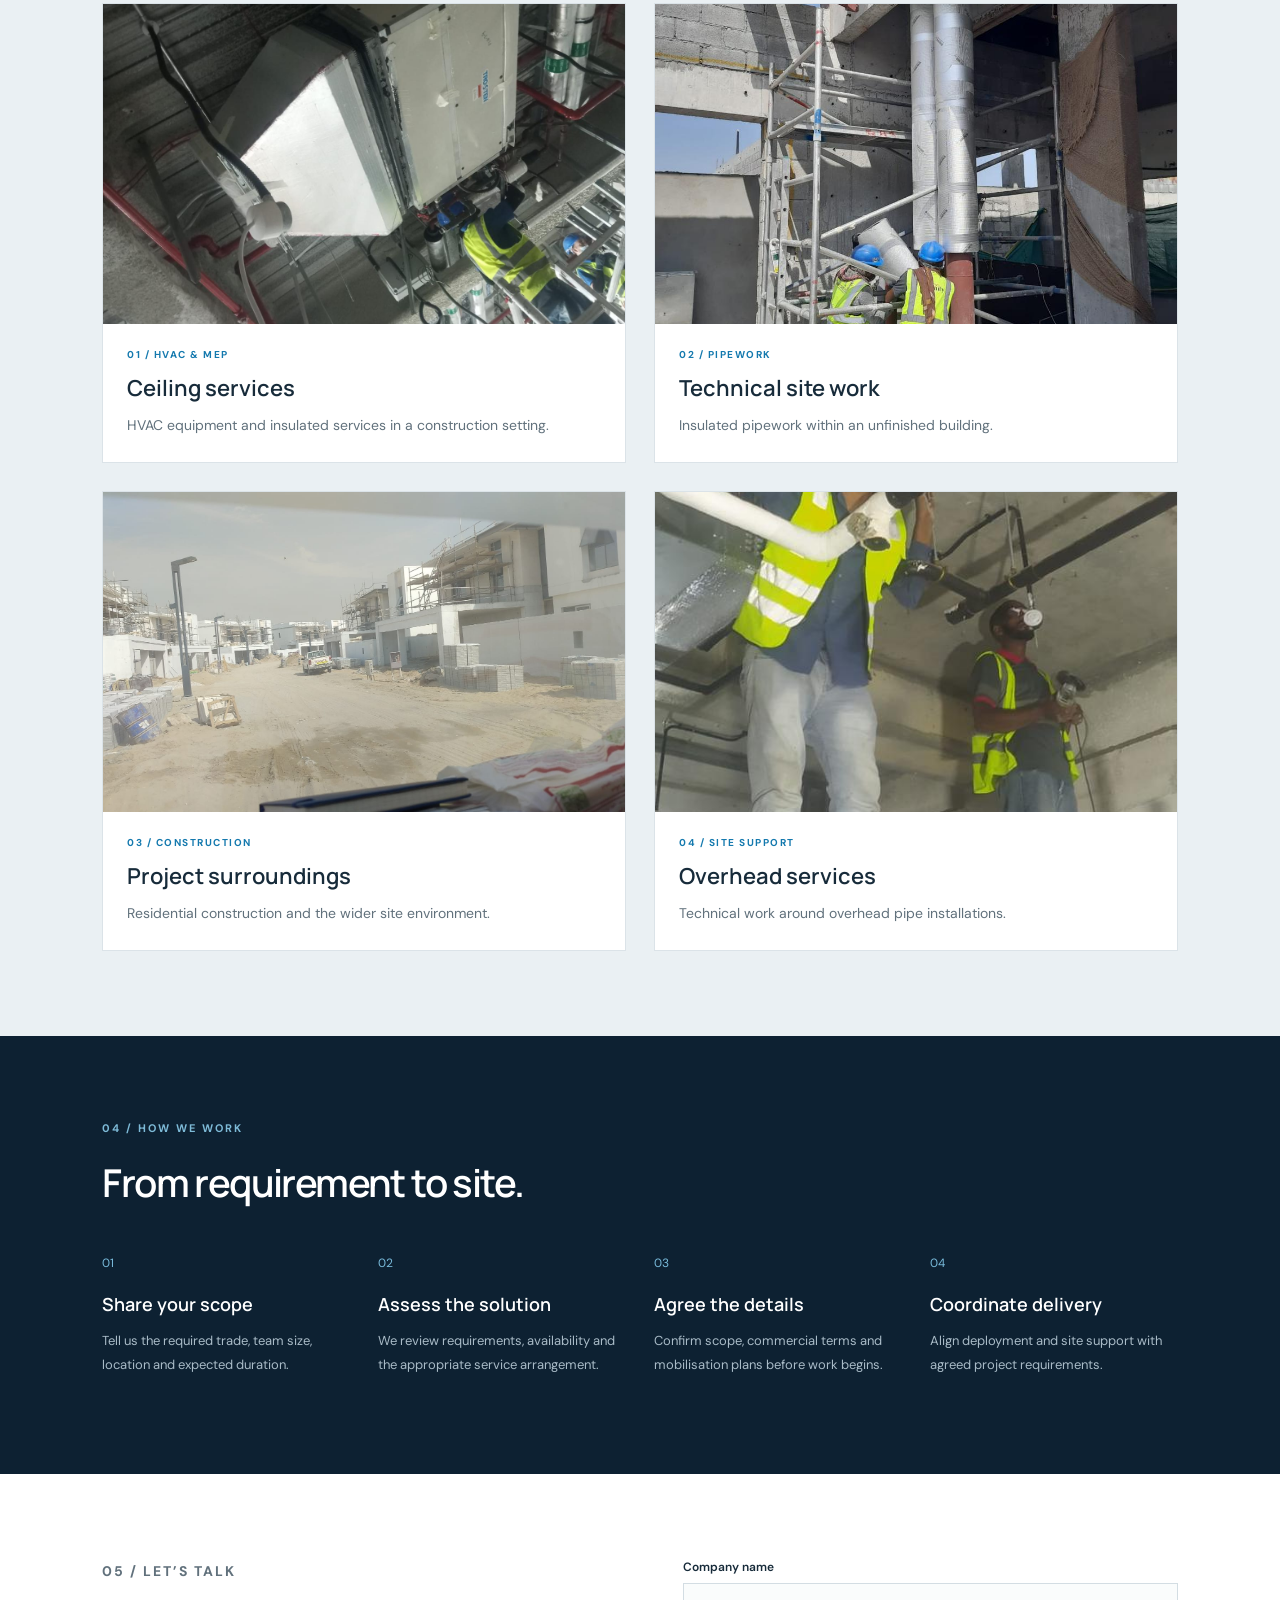
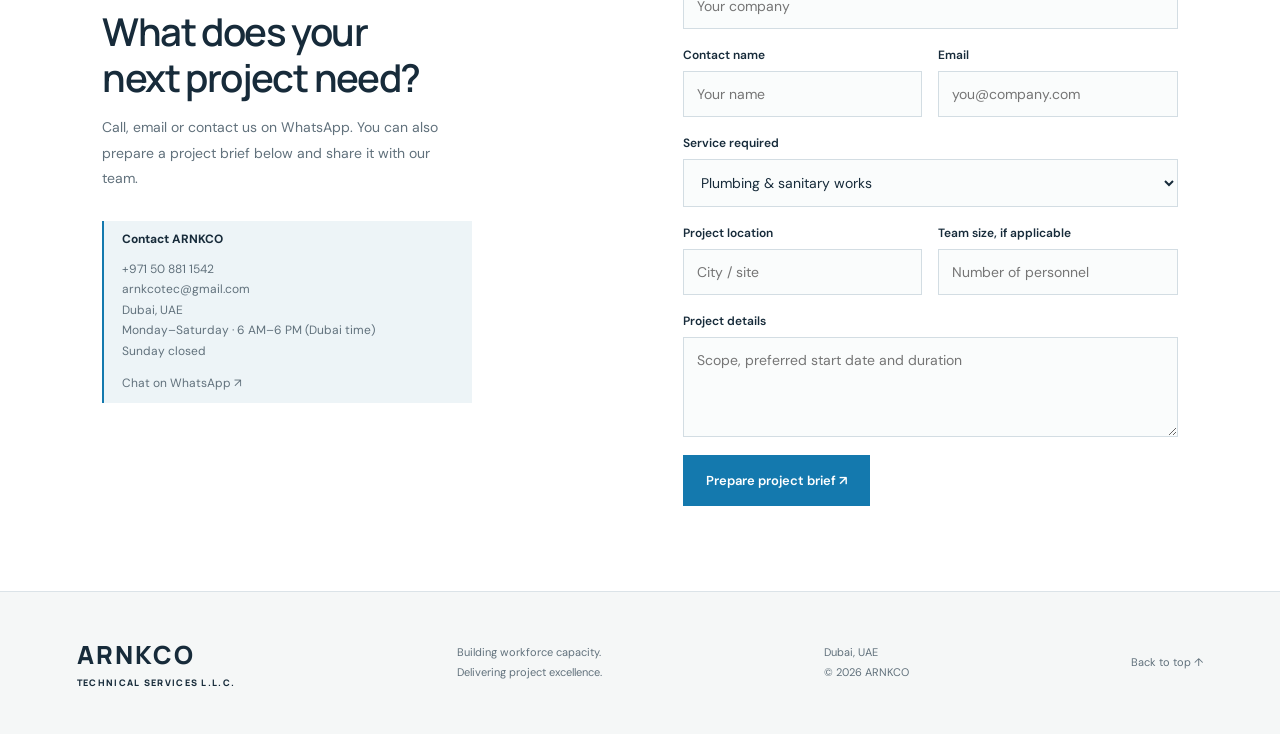
==== commit 56f697cf: "site" ====
--- a/index.html
+++ b/index.html
@@ -337,6 +337,17 @@
       <span>Dubai, UAE<br>© <span id="year"></span> ARNKCO</span>
       <a href="#home">Back to top ↑</a>
     </footer>
+    <dialog id="photo-viewer" aria-labelledby="photo-title">
+  <button type="button" class="photo-close"
+          aria-label="Close photo">✕</button>
+
+  <img id="photo-full" src="" alt="">
+
+  <div class="photo-description">
+    <h3 id="photo-title"></h3>
+    <p id="photo-caption"></p>
+  </div>
+</dialog>
     <script src="script.js"></script>
   </body>
 </html>
--- a/style.css
+++ b/style.css
@@ -669,29 +669,59 @@
   line-height: 1.8;
 }
 
-@media (max-width: 900px) {
-  .gallery-card img {
-    height: 260px;
-  }
-}
-
-@media (max-width: 600px) {
-  .gallery-grid {
-    grid-template-columns: 1fr;
-    gap: 22px;
-  }
-
-  .gallery-card img {
-    height: 280px;
-  }
-
-  .gallery-card figcaption {
-    padding: 22px;
-  }
-}
-
-@media (prefers-reduced-motion: reduce) {
-  .gallery-card img {
-    transition: none;
-  }
+#photo-viewer {
+  width: min(960px, 94vw);
+  max-height: 92vh;
+  padding: 0;
+  border: 0;
+  border-radius: 12px;
+  background: white;
+  color: var(--ink);
+  overflow: auto;
+}
+
+#photo-viewer::backdrop {
+  background: rgba(5, 15, 25, 0.88);
+}
+
+#photo-full {
+  display: block;
+  width: 100%;
+  height: auto;
+  max-height: 70vh;
+  object-fit: contain;
+  background: #0d2132;
+}
+
+.photo-close {
+  position: absolute;
+  top: 12px;
+  right: 12px;
+  width: 42px;
+  height: 42px;
+  border: 1px solid #ffffff70;
+  border-radius: 50%;
+  background: #0d2132;
+  color: white;
+  font-size: 20px;
+  cursor: pointer;
+}
+
+.photo-description {
+  padding: 24px;
+}
+
+.photo-description h3 {
+  font-size: 22px;
+}
+
+.photo-description p {
+  margin: 10px 0 0;
+  color: var(--muted);
+  font-size: 14px;
+  line-height: 1.7;
+}
+
+.gallery-card > a {
+  cursor: zoom-in;
 }
